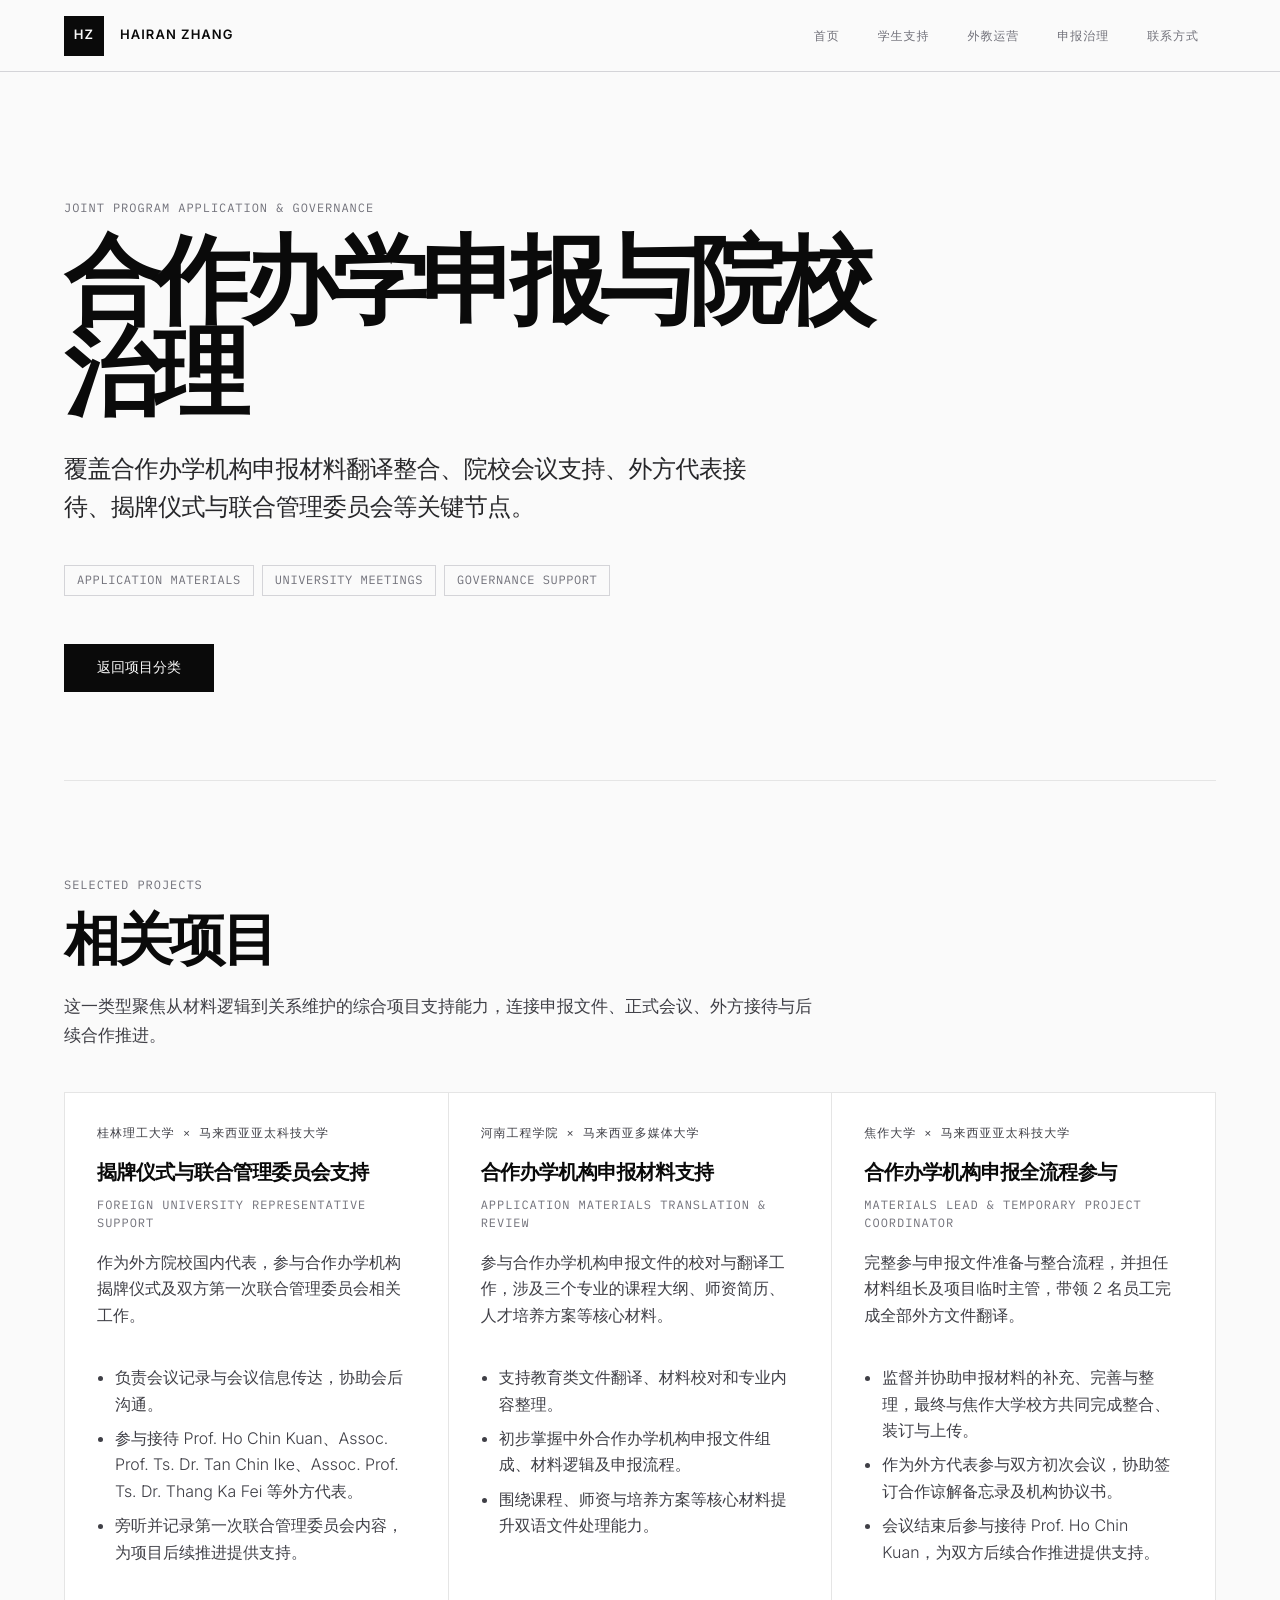
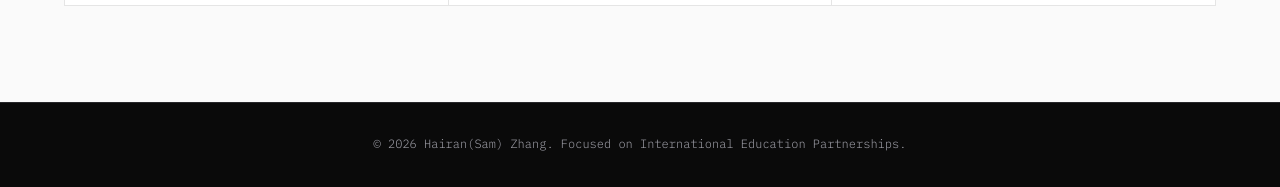
==== project-application-governance.html @ 93dd7988 "Add categorized project detail pages" ====
<!DOCTYPE html>
<html lang="zh-CN">
<head>
  <meta charset="UTF-8" />
  <meta name="viewport" content="width=device-width, initial-scale=1.0" />
  <meta name="description" content="Hairan(Sam) Zhang 的合作办学申报与院校治理项目经历，涵盖申报材料、院校会议、外方代表接待与治理机制支持。" />
  <meta name="keywords" content="Hairan Zhang, Joint Program Application, Sino-Foreign Cooperation, University Governance" />
  <meta name="author" content="Hairan(Sam) Zhang" />
  <title>合作办学申报与院校治理 | Hairan(Sam) Zhang</title>
  <link rel="preconnect" href="https://fonts.googleapis.com" />
  <link rel="preconnect" href="https://fonts.gstatic.com" crossorigin />
  <link href="https://fonts.googleapis.com/css2?family=IBM+Plex+Mono:wght@400;500&family=Inter:wght@300;400;500;600;700;800&display=swap" rel="stylesheet" />
  <link rel="stylesheet" href="./styles.css" />
</head>
<body>
  <header class="site-header">
    <a class="logo" href="./index.html#home" aria-label="返回首页">
      <span>HZ</span>
      Hairan Zhang
    </a>
    <button class="menu-button" type="button" aria-label="打开导航菜单">
      <span></span>
      <span></span>
      <span></span>
    </button>
    <nav class="nav" aria-label="项目页导航">
      <a href="./index.html#home">首页</a>
      <a href="./project-student-support.html">学生支持</a>
      <a href="./project-teacher-operations.html">外教运营</a>
      <a href="./project-application-governance.html">申报治理</a>
      <a href="./index.html#contact">联系方式</a>
    </nav>
  </header>

  <main>
    <section class="hero projects-hero">
      <div class="hero-content">
        <p class="eyebrow">Joint Program Application & Governance</p>
        <h1>合作办学申报与院校治理</h1>
        <p class="hero-text">覆盖合作办学机构申报材料翻译整合、院校会议支持、外方代表接待、揭牌仪式与联合管理委员会等关键节点。</p>
        <div class="hero-meta" aria-label="相关能力">
          <span>Application Materials</span>
          <span>University Meetings</span>
          <span>Governance Support</span>
        </div>
        <div class="hero-actions">
          <a class="button primary" href="./index.html#works">返回项目分类</a>
        </div>
      </div>
    </section>

    <section class="section project-category-section">
      <div class="section-heading">
        <p>Selected Projects</p>
        <h2>相关项目</h2>
      </div>
      <div class="category-summary">
        <p>这一类型聚焦从材料逻辑到关系维护的综合项目支持能力，连接申报文件、正式会议、外方接待与后续合作推进。</p>
      </div>

      <div class="works-grid project-detail-grid application-grid">
        <article id="guilin-apu-committee" class="work-card highlight-card">
          <p class="work-date">桂林理工大学 × 马来西亚亚太科技大学</p>
          <h3>揭牌仪式与联合管理委员会支持</h3>
          <p class="work-role">Foreign University Representative Support</p>
          <p>作为外方院校国内代表，参与合作办学机构揭牌仪式及双方第一次联合管理委员会相关工作。</p>
          <ul>
            <li>负责会议记录与会议信息传达，协助会后沟通。</li>
            <li>参与接待 Prof. Ho Chin Kuan、Assoc. Prof. Ts. Dr. Tan Chin Ike、Assoc. Prof. Ts. Dr. Thang Ka Fei 等外方代表。</li>
            <li>旁听并记录第一次联合管理委员会内容，为项目后续推进提供支持。</li>
          </ul>
        </article>

        <article id="henan-mmu-application" class="work-card">
          <p class="work-date">河南工程学院 × 马来西亚多媒体大学</p>
          <h3>合作办学机构申报材料支持</h3>
          <p class="work-role">Application Materials Translation & Review</p>
          <p>参与合作办学机构申报文件的校对与翻译工作，涉及三个专业的课程大纲、师资简历、人才培养方案等核心材料。</p>
          <ul>
            <li>支持教育类文件翻译、材料校对和专业内容整理。</li>
            <li>初步掌握中外合作办学机构申报文件组成、材料逻辑及申报流程。</li>
            <li>围绕课程、师资与培养方案等核心材料提升双语文件处理能力。</li>
          </ul>
        </article>

        <article id="jiaozuo-apu-application" class="work-card highlight-card">
          <p class="work-date">焦作大学 × 马来西亚亚太科技大学</p>
          <h3>合作办学机构申报全流程参与</h3>
          <p class="work-role">Materials Lead & Temporary Project Coordinator</p>
          <p>完整参与申报文件准备与整合流程，并担任材料组长及项目临时主管，带领 2 名员工完成全部外方文件翻译。</p>
          <ul>
            <li>监督并协助申报材料的补充、完善与整理，最终与焦作大学校方共同完成整合、装订与上传。</li>
            <li>作为外方代表参与双方初次会议，协助签订合作谅解备忘录及机构协议书。</li>
            <li>会议结束后参与接待 Prof. Ho Chin Kuan，为双方后续合作推进提供支持。</li>
          </ul>
        </article>
      </div>
    </section>
  </main>

  <footer class="site-footer">
    <p>© <span id="year"></span> Hairan(Sam) Zhang. Focused on International Education Partnerships.</p>
  </footer>

  <script src="./styles.js"></script>
</body>
</html>
---- styles.css ----
:root {
  --color-primary: #0a0a0a;
  --color-secondary: #fafafa;
  --color-tertiary: #d4d4d8;
  --color-muted: #71717a;
  --color-soft: #f4f4f5;
  --color-card: #ffffff;
  --color-line: #e5e5e5;
  --space-page: clamp(20px, 5vw, 72px);
  --max-width: 1180px;
}

* {
  box-sizing: border-box;
}

html {
  scroll-behavior: smooth;
}

body {
  min-height: 100vh;
  margin: 0;
  color: var(--color-primary);
  background: var(--color-secondary);
  font-family: "Inter", "PingFang SC", "Microsoft YaHei", sans-serif;
  font-size: 16px;
  font-weight: 300;
  line-height: 1.65;
  overflow-x: hidden;
  text-rendering: geometricPrecision;
}

body::before,
body::after,
.ambient {
  display: none;
}

a {
  color: inherit;
  text-decoration: none;
}

img {
  display: block;
  max-width: 100%;
}

::selection {
  color: var(--color-secondary);
  background: var(--color-primary);
}

:focus-visible {
  outline: 2px solid var(--color-primary);
  outline-offset: 2px;
}

.site-header {
  position: sticky;
  top: 0;
  z-index: 20;
  display: flex;
  align-items: center;
  justify-content: space-between;
  width: 100%;
  min-height: 72px;
  padding: 0 var(--space-page);
  background: rgba(250, 250, 250, 0.92);
  border-bottom: 1px solid var(--color-tertiary);
  backdrop-filter: blur(12px);
}

.logo {
  display: inline-flex;
  gap: 16px;
  align-items: center;
  font-size: 13px;
  font-weight: 600;
  letter-spacing: 0.08em;
  text-transform: uppercase;
}

.logo span {
  display: inline-grid;
  width: 40px;
  height: 40px;
  color: var(--color-secondary);
  background: var(--color-primary);
  place-items: center;
}

.nav {
  display: flex;
  gap: 4px;
  align-items: center;
  color: var(--color-muted);
  font-size: 12px;
  font-weight: 400;
  letter-spacing: 0.08em;
  text-transform: uppercase;
}

.nav a {
  padding: 12px 16px;
  border: 1px solid transparent;
  transition: color 160ms ease, background 160ms ease, border-color 160ms ease;
}

.nav a:hover {
  color: var(--color-primary);
  background: var(--color-soft);
  border-color: var(--color-line);
}

.menu-button {
  display: none;
  width: 44px;
  height: 44px;
  padding: 0;
  background: transparent;
  border: 1px solid var(--color-primary);
  cursor: pointer;
}

.menu-button span {
  display: block;
  width: 18px;
  height: 1px;
  margin: 5px auto;
  background: var(--color-primary);
}

.hero {
  display: grid;
  grid-template-columns: minmax(0, 1.35fr) minmax(320px, 0.65fr);
  gap: clamp(48px, 7vw, 96px);
  align-items: end;
  width: min(var(--max-width), calc(100% - var(--space-page) * 2));
  min-height: calc(100vh - 72px);
  margin: 0 auto;
  padding: clamp(80px, 10vw, 128px) 0 96px;
}

.eyebrow,
.panel-label,
.section-heading p,
.work-date,
.timeline span,
.date-pill,
.work-role,
.role {
  margin: 0 0 16px;
  color: var(--color-muted);
  font-family: "IBM Plex Mono", "SFMono-Regular", Consolas, monospace;
  font-size: 12px;
  font-weight: 400;
  line-height: 1.5;
  letter-spacing: 0.08em;
  text-transform: uppercase;
}

.hero h1 {
  max-width: 820px;
  margin: 0;
  font-size: clamp(48px, 8vw, 96px);
  font-weight: 800;
  line-height: 0.96;
  letter-spacing: -0.07em;
}

.hero-text {
  max-width: 720px;
  margin: 32px 0 0;
  color: #27272a;
  font-size: clamp(18px, 2vw, 24px);
  font-weight: 300;
  line-height: 1.55;
  letter-spacing: -0.02em;
}

.hero-meta {
  display: flex;
  flex-wrap: wrap;
  gap: 8px;
  margin-top: 40px;
}

.hero-meta span,
.hero-meta a,
.skill-tag {
  display: inline-flex;
  align-items: center;
  min-height: 28px;
  padding: 5px 12px;
  color: var(--color-muted);
  background: transparent;
  border: 1px solid var(--color-tertiary);
  font-family: "IBM Plex Mono", "SFMono-Regular", Consolas, monospace;
  font-size: 12px;
  font-weight: 400;
  letter-spacing: 0.05em;
  text-transform: uppercase;
  transition: color 160ms ease, background 160ms ease, border-color 160ms ease;
}

.hero-meta span:hover,
.hero-meta a:hover,
.skill-tag:hover {
  color: var(--color-primary);
  background: var(--color-soft);
  border-color: var(--color-primary);
}

.hero-actions {
  display: flex;
  flex-wrap: wrap;
  gap: 12px;
  margin-top: 48px;
}

.button {
  display: inline-flex;
  align-items: center;
  justify-content: center;
  min-width: 128px;
  min-height: 48px;
  padding: 13px 32px;
  border: 1px solid var(--color-primary);
  font-size: 14px;
  font-weight: 500;
  line-height: 1.35;
  transition: color 160ms ease, background 160ms ease, border-color 160ms ease;
}

.button.primary {
  color: var(--color-secondary);
  background: var(--color-primary);
}

.button.primary:hover {
  color: var(--color-primary);
  background: transparent;
}

.button.secondary {
  color: var(--color-primary);
  background: transparent;
}

.button.secondary:hover {
  color: var(--color-secondary);
  background: var(--color-primary);
}

.profile-panel,
.statement-card,
.academic-item,
.luxe-timeline article,
.work-card,
.contact-shell {
  position: relative;
  background: var(--color-card);
  border: 1px solid var(--color-line);
}

.profile-panel {
  padding: 0;
  align-self: center;
}

.portrait-ring {
  padding: 0;
  background: var(--color-card);
  border-bottom: 1px solid var(--color-line);
}

.portrait-ring img {
  width: 100%;
  aspect-ratio: 4 / 5;
  object-fit: cover;
  background: var(--color-soft);
  filter: none;
}

.profile-card-body {
  padding: 32px;
}

.profile-card-body h2 {
  margin: 0 0 16px;
  font-size: 28px;
  font-weight: 600;
  line-height: 1.2;
  letter-spacing: -0.04em;
}

.profile-card-body p:last-child {
  margin: 0;
  color: #3f3f46;
}

.stats-grid {
  display: grid;
  grid-template-columns: repeat(3, 1fr);
  border-top: 1px solid var(--color-line);
}

.stats-grid div {
  padding: 20px 16px;
  border-right: 1px solid var(--color-line);
}

.stats-grid div:last-child {
  border-right: 0;
}

.stats-grid strong,
.stats-grid span {
  display: block;
}

.stats-grid strong {
  font-family: "IBM Plex Mono", "SFMono-Regular", Consolas, monospace;
  font-size: 22px;
  font-weight: 500;
  line-height: 1.25;
}

.stats-grid span {
  margin-top: 6px;
  color: var(--color-muted);
  font-size: 11px;
  line-height: 1.35;
  text-transform: uppercase;
}

.section {
  position: relative;
  width: min(var(--max-width), calc(100% - var(--space-page) * 2));
  margin: 0 auto;
  padding: 96px 0;
  border-top: 1px solid var(--color-line);
}

.section-heading {
  max-width: 780px;
  margin-bottom: 48px;
}

.section-heading.centered {
  margin-right: auto;
  margin-left: auto;
  text-align: center;
}

.section-heading h2,
.contact-shell h2 {
  margin: 0;
  font-size: clamp(32px, 5vw, 56px);
  font-weight: 700;
  line-height: 1.02;
  letter-spacing: -0.06em;
}

.statement-card {
  display: grid;
  grid-template-columns: repeat(2, minmax(0, 1fr));
  gap: 0;
  max-width: 100%;
  margin: 0 auto;
}

.statement-card p {
  margin: 0;
  padding: 32px;
  color: #27272a;
  font-size: 17px;
  line-height: 1.75;
  text-align: justify;
}

.statement-card p + p {
  border-left: 1px solid var(--color-line);
}

.academic-list,
.timeline {
  display: grid;
  gap: 0;
  border-top: 1px solid var(--color-line);
}

.academic-item {
  display: grid;
  grid-template-columns: 220px minmax(0, 1fr);
  gap: 32px;
  align-items: start;
  min-height: 48px;
  padding: 32px 0;
  background: transparent;
  border-width: 0 0 1px;
}

.date-pill {
  display: inline-flex;
  justify-content: flex-start;
  padding: 0;
  color: var(--color-muted);
  background: transparent;
  border: 0;
}

.academic-item h3,
.timeline h3,
.work-card h3 {
  margin: 0 0 12px;
  font-size: 20px;
  font-weight: 600;
  line-height: 1.3;
  letter-spacing: -0.03em;
}

.academic-item p,
.timeline p,
.work-card p,
.work-card li,
.contact-shell p {
  color: #3f3f46;
}

.academic-item p,
.timeline p,
.work-card p {
  margin-top: 0;
}

.role,
.work-role {
  color: var(--color-muted) !important;
}

.luxe-timeline article {
  display: grid;
  grid-template-columns: 220px minmax(0, 1fr);
  gap: 32px;
  padding: 32px 0;
  background: transparent;
  border-width: 0 0 1px;
}

.luxe-timeline article::before {
  content: none;
}

.timeline span {
  grid-row: 1 / span 2;
}

.timeline p {
  margin: 0;
}

.works-grid {
  display: grid;
  grid-template-columns: repeat(3, minmax(0, 1fr));
  gap: 0;
  border-top: 1px solid var(--color-line);
  border-left: 1px solid var(--color-line);
}

.work-card {
  display: flex;
  flex-direction: column;
  min-height: 100%;
  padding: 32px;
  border-width: 0 1px 1px 0;
  transition: background 160ms ease, border-color 160ms ease;
}

.work-card:hover {
  background: var(--color-soft);
  border-color: var(--color-primary);
}

.work-card ul {
  padding-left: 18px;
  margin: 20px 0 0;
}

.work-card li {
  margin-bottom: 8px;
}

.category-grid {
  margin-top: 0;
}

.category-card {
  color: inherit;
}

.category-card:hover .category-link {
  color: var(--color-secondary);
  background: var(--color-primary);
}

.category-meta {
  display: flex;
  flex-wrap: wrap;
  gap: 8px;
  margin-top: auto;
  padding-top: 32px;
}

.category-meta span {
  display: inline-flex;
  align-items: center;
  min-height: 28px;
  padding: 5px 10px;
  color: var(--color-muted);
  border: 1px solid var(--color-tertiary);
  font-family: "IBM Plex Mono", "SFMono-Regular", Consolas, monospace;
  font-size: 11px;
  letter-spacing: 0.06em;
  text-transform: uppercase;
}

.category-link {
  align-self: flex-start;
  min-width: 112px;
  min-height: 42px;
  margin-top: 28px;
  padding: 10px 22px;
}

.projects-hero {
  grid-template-columns: minmax(0, 1fr);
  min-height: auto;
  padding-bottom: 88px;
}

.projects-hero .hero-content {
  max-width: 920px;
}

.project-category-section {
  padding-top: 96px;
}

.category-summary {
  max-width: 760px;
  margin: -24px 0 40px;
}

.category-summary p {
  margin: 0;
  color: #3f3f46;
  font-size: 17px;
  line-height: 1.75;
}

.project-detail-grid {
  grid-template-columns: repeat(2, minmax(0, 1fr));
}

.application-grid {
  grid-template-columns: repeat(3, minmax(0, 1fr));
}

.skills-container {
  display: flex;
  flex-wrap: wrap;
  gap: 8px;
  justify-content: center;
  max-width: 900px;
  margin: 0 auto;
}

.contact-section {
  width: 100%;
  max-width: none;
  padding: 0;
  color: var(--color-secondary);
  background: var(--color-primary);
  border-top: 0;
}

.contact-shell {
  display: grid;
  grid-template-columns: minmax(0, 0.85fr) minmax(280px, 1fr);
  gap: 64px;
  align-items: center;
  width: min(var(--max-width), calc(100% - var(--space-page) * 2));
  margin: 0 auto;
  padding: 96px 0;
  color: var(--color-secondary);
  background: transparent;
  border: 0;
}

.contact-shell .eyebrow,
.contact-shell p {
  color: #d4d4d8;
}

.contact-shell p {
  margin-bottom: 0;
}

.contact-links {
  display: grid;
  border-top: 1px solid #3f3f46;
}

.contact-links a {
  padding: 18px 0;
  color: var(--color-secondary);
  background: transparent;
  border-bottom: 1px solid #3f3f46;
  font-size: 16px;
  font-weight: 300;
  transition: color 160ms ease, padding 160ms ease;
}

.contact-links a:hover {
  color: var(--color-secondary);
  padding-left: 16px;
}

.site-footer {
  padding: 32px var(--space-page);
  color: #a1a1aa;
  background: var(--color-primary);
  border-top: 1px solid #27272a;
  text-align: center;
}

.site-footer p {
  margin: 0;
  font-family: "IBM Plex Mono", "SFMono-Regular", Consolas, monospace;
  font-size: 12px;
}

@media (max-width: 980px) {
  .hero,
  .contact-shell {
    grid-template-columns: 1fr;
  }

  .profile-panel {
    max-width: 520px;
  }

  .works-grid,
  .project-detail-grid,
  .application-grid,
  .statement-card {
    grid-template-columns: 1fr;
  }

  .statement-card p + p {
    border-top: 1px solid var(--color-line);
    border-left: 0;
  }
}

@media (max-width: 760px) {
  .site-header {
    min-height: 64px;
  }

  .menu-button {
    display: block;
  }

  .nav {
    position: absolute;
    top: 64px;
    right: 0;
    left: 0;
    display: none;
    flex-direction: column;
    align-items: stretch;
    gap: 0;
    padding: 0 var(--space-page) 16px;
    background: var(--color-secondary);
    border-bottom: 1px solid var(--color-tertiary);
  }

  .nav.open {
    display: flex;
  }

  .nav a {
    padding: 14px 0;
    border-width: 0 0 1px;
    border-color: var(--color-line);
  }

  .logo {
    font-size: 12px;
  }

  .logo span {
    width: 36px;
    height: 36px;
  }

  .hero {
    width: min(100% - 40px, var(--max-width));
    min-height: auto;
    padding-top: 72px;
    padding-bottom: 72px;
  }

  .hero h1 {
    font-size: clamp(44px, 16vw, 64px);
  }

  .hero-text {
    font-size: 18px;
  }

  .section {
    width: min(100% - 40px, var(--max-width));
    padding: 72px 0;
  }

  .statement-card p,
  .work-card,
  .profile-card-body {
    padding: 24px;
  }

  .academic-item,
  .luxe-timeline article {
    grid-template-columns: 1fr;
    gap: 4px;
    padding: 28px 0;
  }

  .timeline span {
    grid-row: auto;
  }

  .stats-grid {
    grid-template-columns: 1fr;
  }

  .stats-grid div {
    border-right: 0;
    border-bottom: 1px solid var(--color-line);
  }

  .stats-grid div:last-child {
    border-bottom: 0;
  }

  .contact-shell {
    width: min(100% - 40px, var(--max-width));
    gap: 40px;
    padding: 72px 0;
  }
}
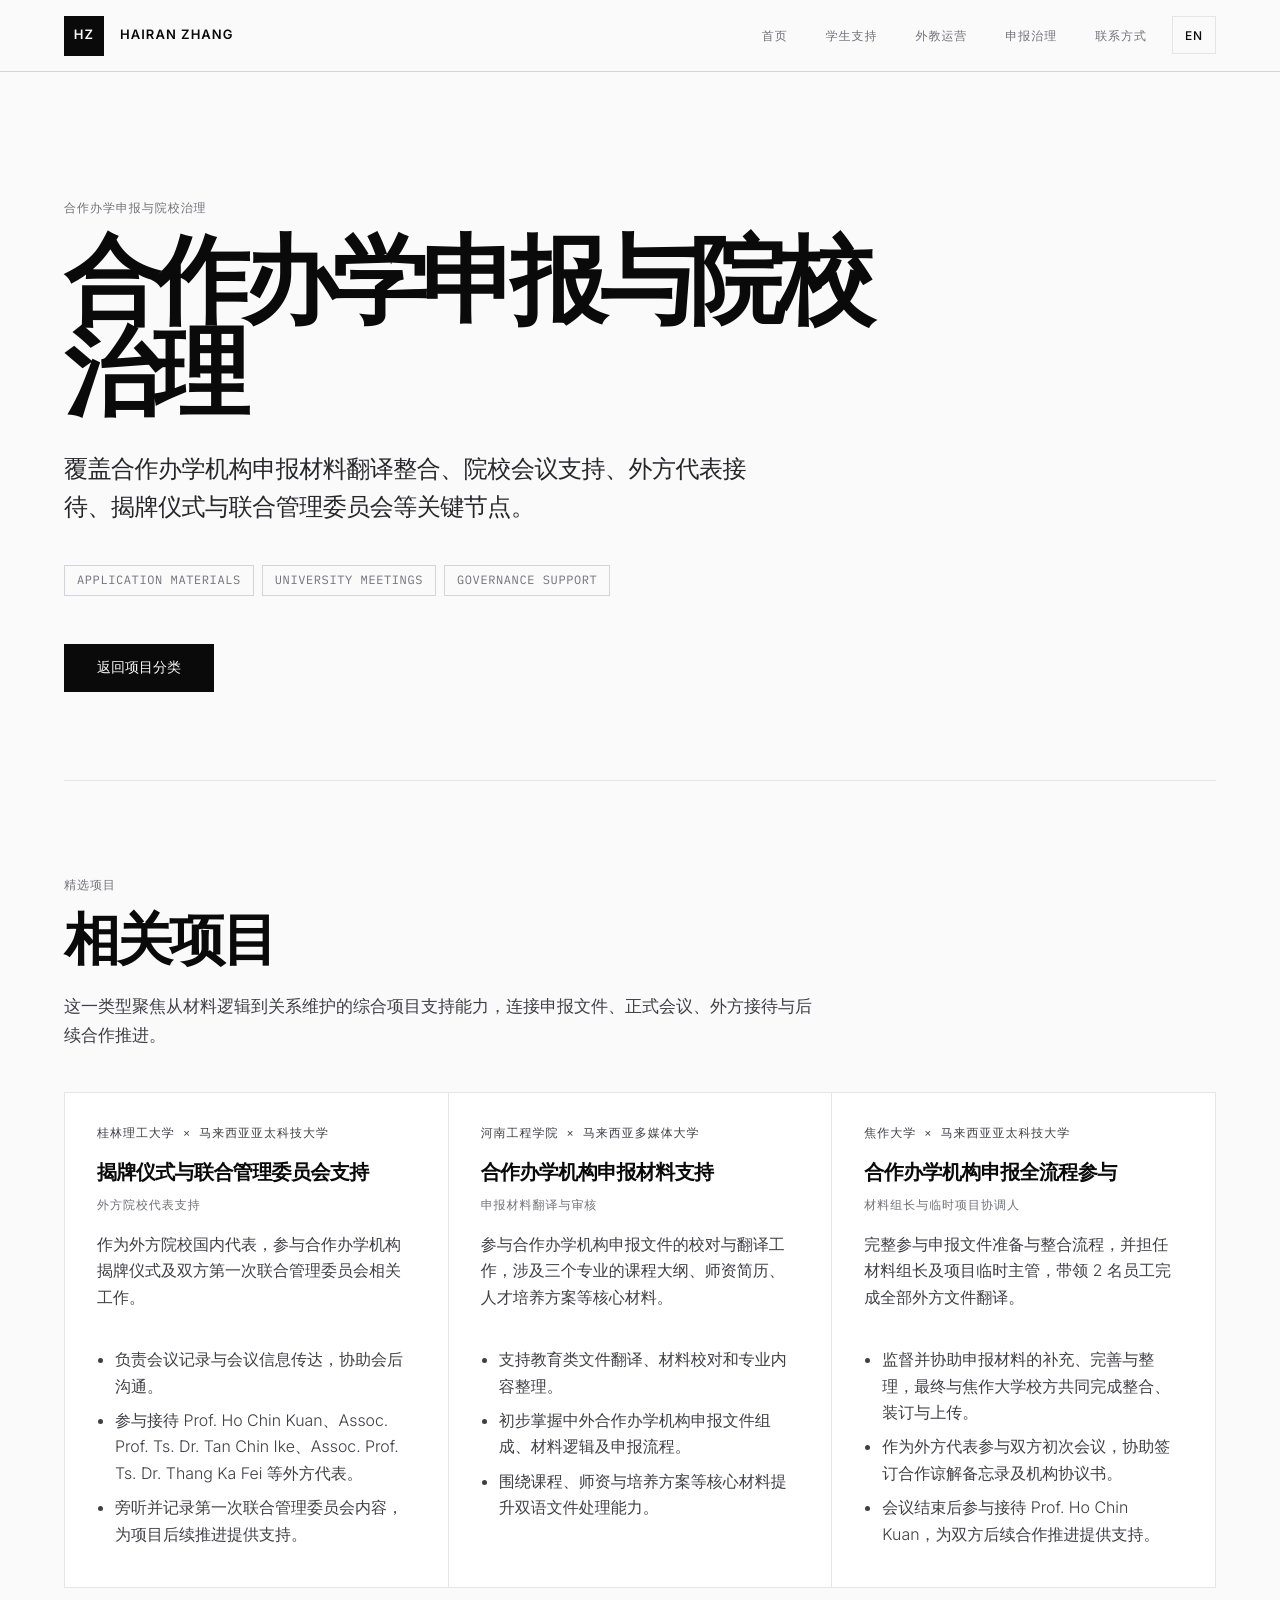
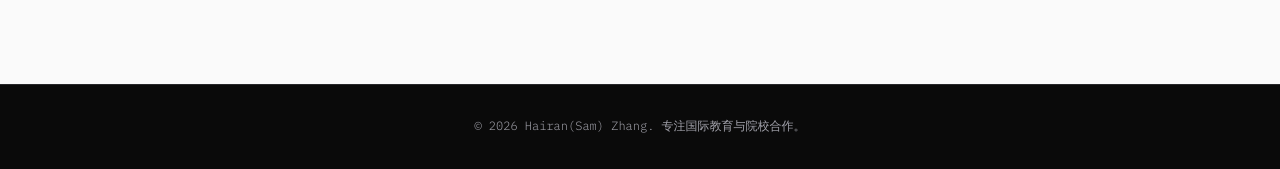
==== commit cfbbe0ee: "Add bilingual language toggle" ====
--- a/project-application-governance.html
+++ b/project-application-governance.html
@@ -18,18 +18,23 @@
       <span>HZ</span>
       Hairan Zhang
     </a>
-    <button class="menu-button" type="button" aria-label="打开导航菜单">
-      <span></span>
-      <span></span>
-      <span></span>
-    </button>
-    <nav class="nav" aria-label="项目页导航">
-      <a href="./index.html#home">首页</a>
-      <a href="./project-student-support.html">学生支持</a>
-      <a href="./project-teacher-operations.html">外教运营</a>
-      <a href="./project-application-governance.html">申报治理</a>
-      <a href="./index.html#contact">联系方式</a>
-    </nav>
+    <div class="header-actions">
+      <nav class="nav" aria-label="项目页导航">
+        <a href="./index.html#home">首页</a>
+        <a href="./project-student-support.html">学生支持</a>
+        <a href="./project-teacher-operations.html">外教运营</a>
+        <a href="./project-application-governance.html">申报治理</a>
+        <a href="./index.html#contact">联系方式</a>
+      </nav>
+
+      <button class="language-toggle" type="button" data-language-toggle aria-label="Switch to English">EN</button>
+
+      <button class="menu-button" type="button" aria-label="打开导航菜单">
+        <span></span>
+        <span></span>
+        <span></span>
+      </button>
+    </div>
   </header>
 
   <main>
--- a/styles.css
+++ b/styles.css
@@ -16,6 +16,10 @@
 
 html {
   scroll-behavior: smooth;
+}
+
+html:has(.home-interface) {
+  overflow: hidden;
 }
 
 body {
@@ -29,6 +33,11 @@
   line-height: 1.65;
   overflow-x: hidden;
   text-rendering: geometricPrecision;
+}
+
+.home-interface {
+  height: 100vh;
+  overflow: hidden;
 }
 
 body::before,
@@ -108,10 +117,94 @@
   transition: color 160ms ease, background 160ms ease, border-color 160ms ease;
 }
 
-.nav a:hover {
+.nav a:hover,
+.nav a.active {
   color: var(--color-primary);
   background: var(--color-soft);
   border-color: var(--color-line);
+}
+
+.header-actions {
+  display: flex;
+  align-items: center;
+  gap: 8px;
+}
+
+.language-toggle {
+  min-width: 44px;
+  min-height: 38px;
+  padding: 0 12px;
+  color: var(--color-primary);
+  background: transparent;
+  border: 1px solid var(--color-line);
+  font-family: var(--font-mono);
+  font-size: 12px;
+  font-weight: 500;
+  letter-spacing: 0.08em;
+  cursor: pointer;
+  transition: color 160ms ease, background 160ms ease, border-color 160ms ease;
+}
+
+.language-toggle:hover {
+  background: var(--color-soft);
+  border-color: var(--color-primary);
+}
+
+.home-interface .site-header {
+  position: fixed;
+}
+
+.home-interface .site-footer {
+  display: none;
+}
+
+.homepage-shell {
+  display: flex;
+  width: 100vw;
+  height: calc(100vh - 72px);
+  margin-top: 72px;
+  overflow-x: auto;
+  overflow-y: hidden;
+  scroll-behavior: smooth;
+  scroll-snap-type: x mandatory;
+  scrollbar-width: thin;
+  scrollbar-color: var(--color-primary) var(--color-line);
+}
+
+.homepage-shell::-webkit-scrollbar {
+  height: 6px;
+}
+
+.homepage-shell::-webkit-scrollbar-track {
+  background: var(--color-line);
+}
+
+.homepage-shell::-webkit-scrollbar-thumb {
+  background: var(--color-primary);
+}
+
+.homepage-shell > .home-panel,
+.homepage-shell > .section {
+  flex: 0 0 100vw;
+  width: 100vw;
+  max-width: none;
+  height: 100%;
+  min-height: 0;
+  margin: 0;
+  overflow-y: auto;
+  scroll-snap-align: start;
+  scroll-snap-stop: always;
+}
+
+.homepage-shell > .section {
+  padding: clamp(72px, 8vw, 112px) var(--space-page);
+  border-top: 0;
+}
+
+.homepage-shell > .section > * {
+  width: min(var(--max-width), 100%);
+  margin-right: auto;
+  margin-left: auto;
 }
 
 .menu-button {
@@ -671,8 +764,23 @@
     min-height: 64px;
   }
 
+  .homepage-shell {
+    height: calc(100vh - 64px);
+    margin-top: 64px;
+  }
+
   .menu-button {
     display: block;
+  }
+
+  .header-actions {
+    gap: 10px;
+  }
+
+  .language-toggle {
+    min-width: 40px;
+    min-height: 36px;
+    padding: 0 10px;
   }
 
   .nav {
